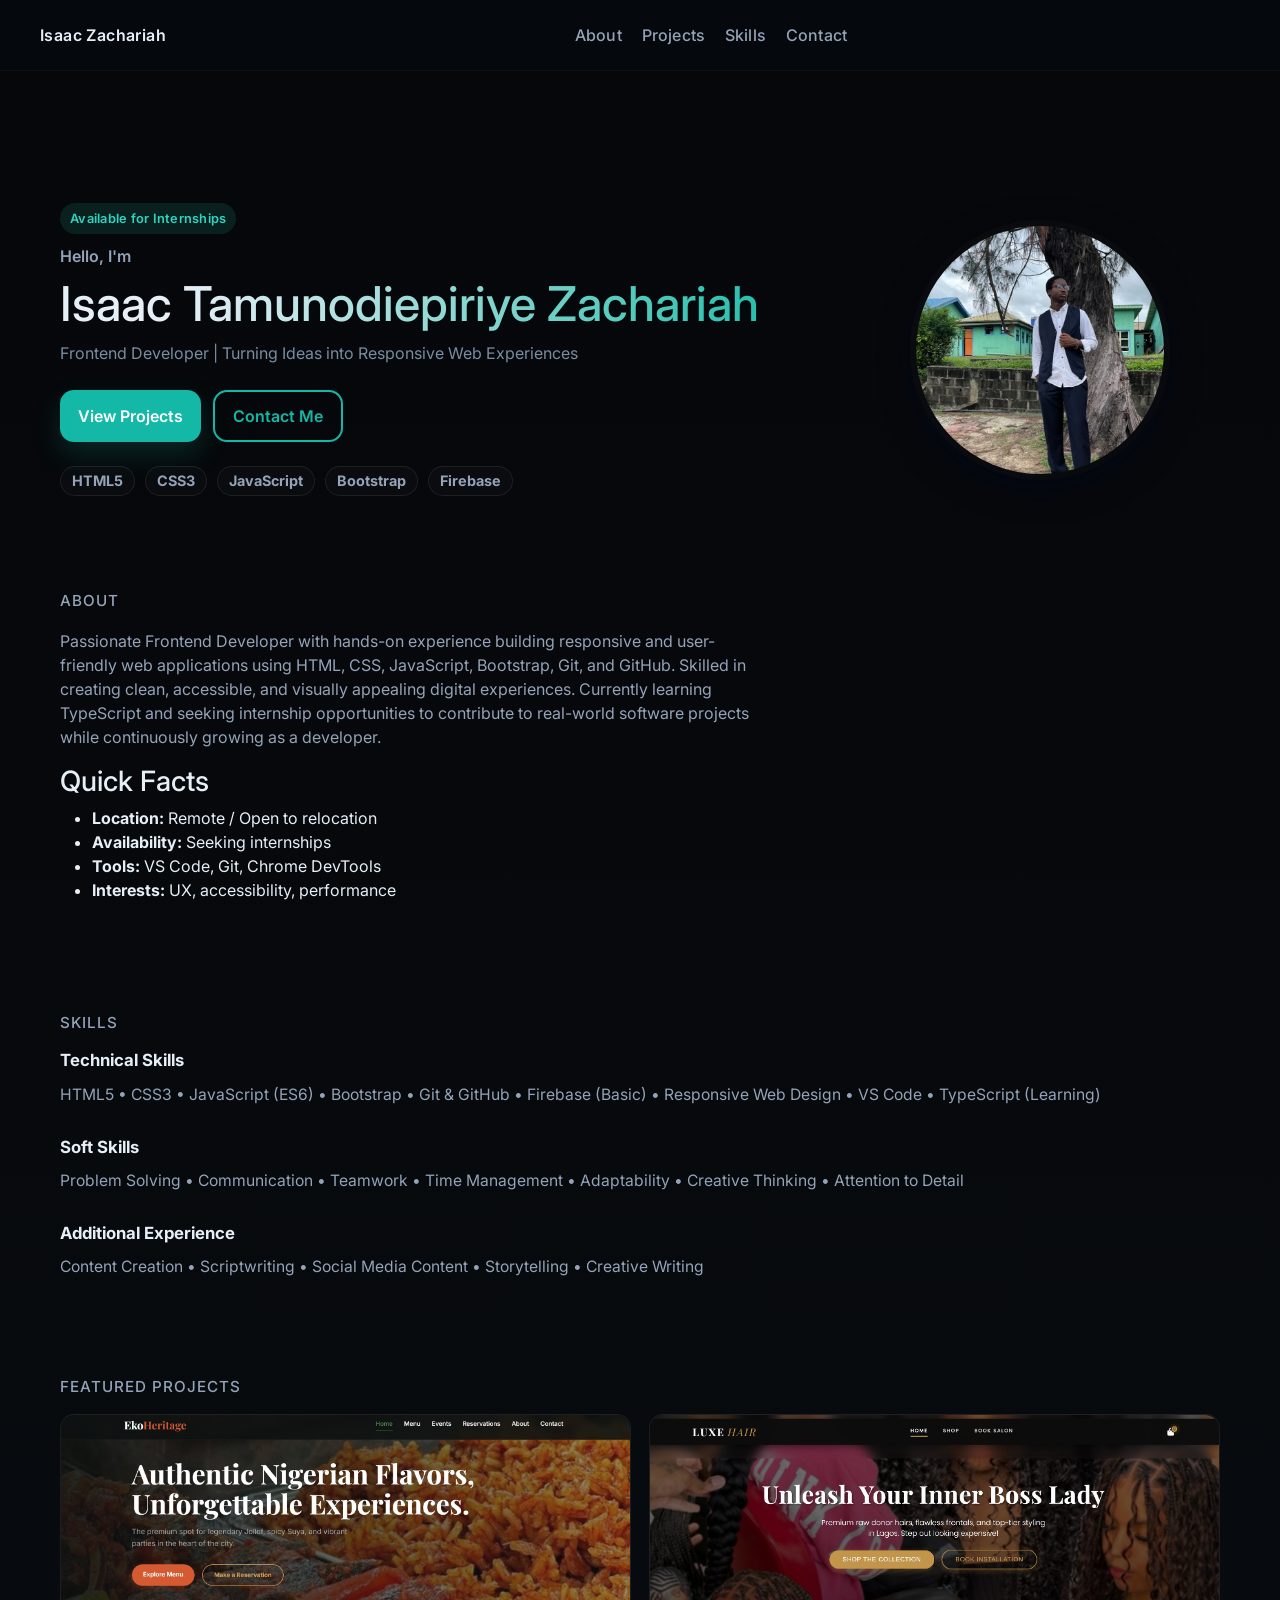
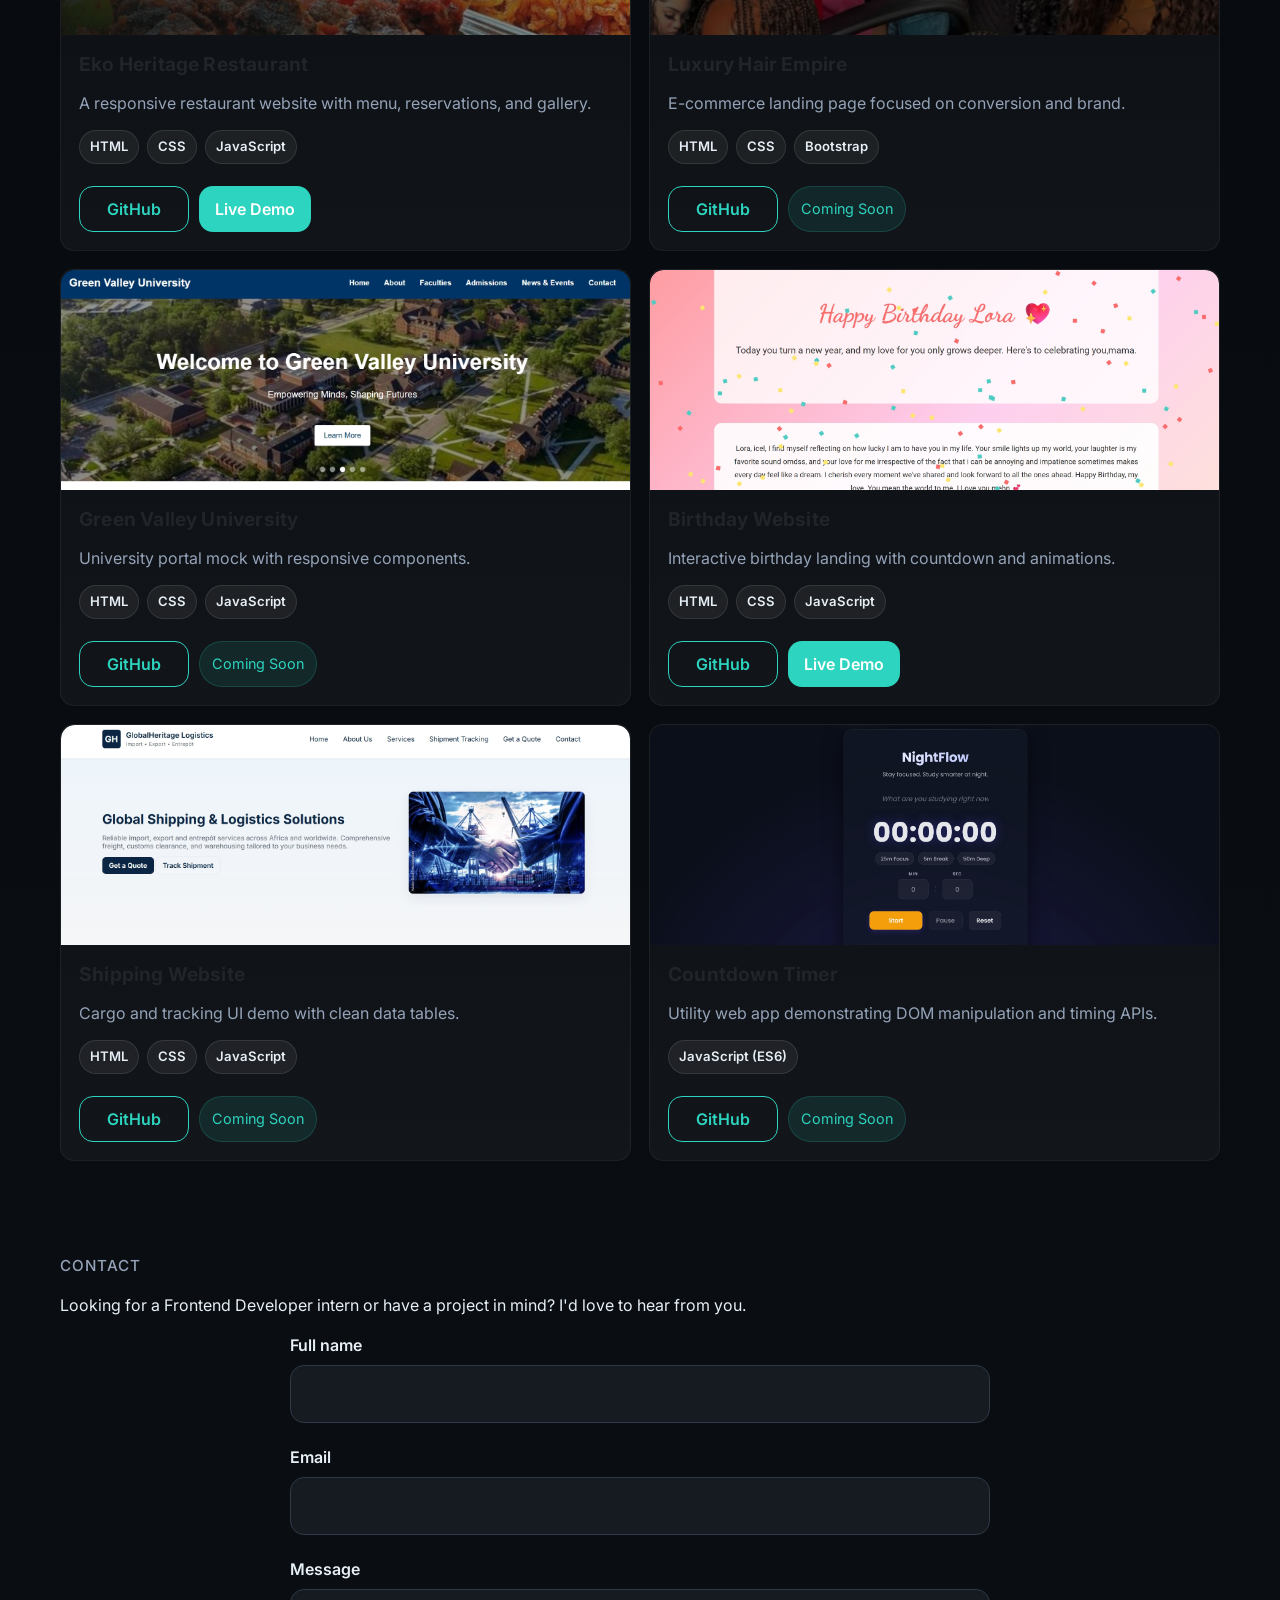
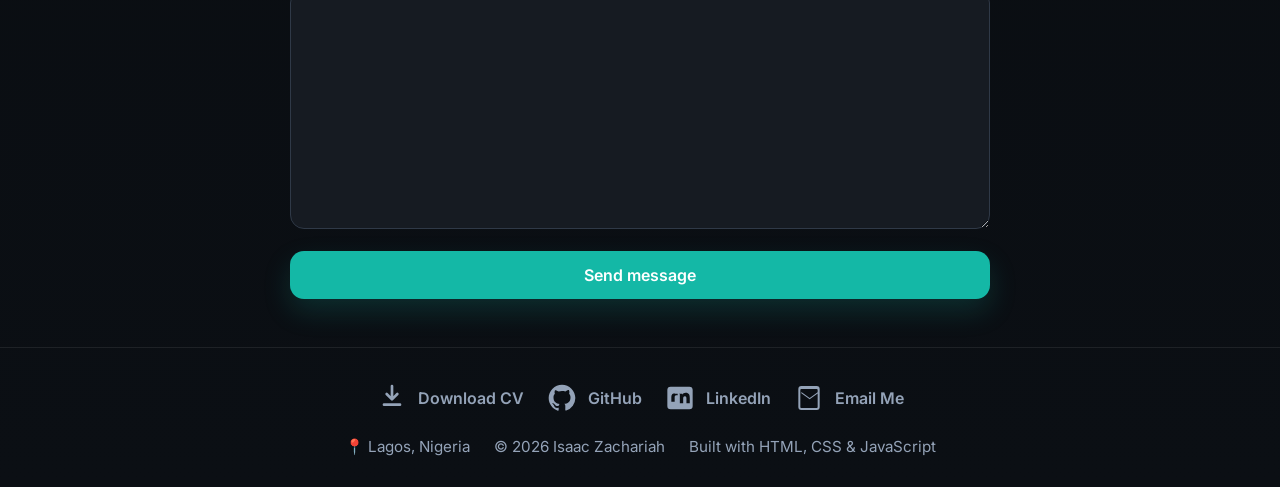
==== index.html @ 29a1bb12 "Complete portfolio website" ====
<!doctype html>
<html lang="en">
  <head>
    <meta charset="utf-8" />
    <meta name="viewport" content="width=device-width,initial-scale=1" />
    <meta name="description" content="Isaac Tamunodiepiriye Zachariah — Frontend Developer" />
    <title>Isaac Zachariah — Frontend Developer</title>

    <!-- Google Fonts -->
    <link rel="preconnect" href="https://fonts.gstatic.com" crossorigin>
    <link href="https://fonts.googleapis.com/css2?family=Inter:wght@300;400;600;700;800&display=swap" rel="stylesheet">

    <!-- Bootstrap (optional utility CSS, used sparingly) -->
    <link href="https://cdn.jsdelivr.net/npm/bootstrap@5.3.2/dist/css/bootstrap.min.css" rel="stylesheet" integrity="sha384-9ndCyUa6mY5Y2QmZ6YV7DkKQ2f5Q0b0pH/YK2sXr2Z1w3p6m5e5Y0f8QqK8QZ5zN" crossorigin="anonymous">

    <link rel="stylesheet" href="css/style.css">
    <link rel="stylesheet" href="css/responsive.css">
  </head>
  <body>

    <header class="header site-header" id="site-header">
      <div class="container header-inner">
        <a class="brand" href="index.html">Isaac Zachariah</a>

        <button class="nav-toggle" aria-controls="primary-navigation" aria-expanded="false" aria-label="Toggle navigation">
          <span class="hamburger" aria-hidden="true"></span>
        </button>

        <nav id="primary-navigation" class="nav" aria-label="Primary Navigation">
          <div class="nav-links">
            <a href="index.html#about">About</a>
            <a href="index.html#projects">Projects</a>
            <a href="index.html#skills">Skills</a>
            <a href="#contact">Contact</a>
          </div>
        </nav>
      </div>
    </header>

    <main id="main" class="site-main" role="main">

      <!-- HERO -->
      <section id="home" class="hero section">
        <div class="container hero-inner">
          <div class="hero-grid">
            <div class="hero-left">
              <span class="hero-badge">Available for Internships</span>
              <p class="eyebrow">Hello, I'm</p>
              <h1 class="hero-title">Isaac <span class="name-accent">Tamunodiepiriye Zachariah</span></h1>
              <p class="hero-tagline">Frontend Developer | Turning Ideas into Responsive Web Experiences</p>

              <div class="hero-ctas">
                <a class="btn cta-primary" href="#projects">View Projects</a>
                <a class="btn cta-outline" href="#contact">Contact Me</a>
              </div>

              <div class="tech-badges" aria-hidden="false">
                <span class="badge">HTML5</span>
                <span class="badge">CSS3</span>
                <span class="badge">JavaScript</span>
                <span class="badge">Bootstrap</span>
                <span class="badge">Firebase</span>
              </div>
            </div>

            <div class="hero-right">
              <div class="profile-wrap">
                <img src="assets/images/IMage of me.jpg" alt="Isaac Zachariah profile" class="profile-photo" loading="lazy">
              </div>
            </div>
          </div>
        </div>
      </section>

      <!-- ABOUT -->
      <section id="about" class="section about">
        <div class="container about-grid">
          <div class="about-left">
            <h2 class="section-heading">About</h2>
            <p class="about-summary">Passionate Frontend Developer with hands-on experience building responsive and user-friendly web applications using HTML, CSS, JavaScript, Bootstrap, Git, and GitHub. Skilled in creating clean, accessible, and visually appealing digital experiences. Currently learning TypeScript and seeking internship opportunities to contribute to real-world software projects while continuously growing as a developer.</p>
          </div>

          <aside class="quick-facts">
            <h3>Quick Facts</h3>
            <ul>
              <li><strong>Location:</strong> Remote / Open to relocation</li>
              <li><strong>Availability:</strong> Seeking internships</li>
              <li><strong>Tools:</strong> VS Code, Git, Chrome DevTools</li>
              <li><strong>Interests:</strong> UX, accessibility, performance</li>
            </ul>
          </aside>
        </div>
      </section>

      <!-- SKILLS -->
      <section id="skills" class="section skills">
        <div class="container">
          <h2 class="section-heading">Skills</h2>

          <div class="skill-category">
            <h4>Technical Skills</h4>
            <p class="skill-list">HTML5 • CSS3 • JavaScript (ES6) • Bootstrap • Git &amp; GitHub • Firebase (Basic) • Responsive Web Design • VS Code • TypeScript (Learning)</p>
          </div>

          <div class="skill-category">
            <h4>Soft Skills</h4>
            <p class="skill-list">Problem Solving • Communication • Teamwork • Time Management • Adaptability • Creative Thinking • Attention to Detail</p>
          </div>

          <div class="skill-category">
            <h4>Additional Experience</h4>
            <p class="skill-list">Content Creation • Scriptwriting • Social Media Content • Storytelling • Creative Writing</p>
          </div>
        </div>
      </section>

      <!-- PROJECTS -->
      <section id="projects" class="section projects">
        <div class="container">
          <h2 class="section-heading">Featured Projects</h2>

          <div class="projects-grid">
            <article class="card project-card" tabindex="0">
              <img class="project-image" src="assets/images/restaurant eko heritage.jpeg" alt="Eko Heritage Restaurant screenshot">
              <div class="project-body">
                <h3>Eko Heritage Restaurant</h3>
                <p class="muted project-description">A responsive restaurant website with menu, reservations, and gallery.</p>
                <div class="project-tags">
                  <span class="tech-pill">HTML</span>
                  <span class="tech-pill">CSS</span>
                  <span class="tech-pill">JavaScript</span>
                </div>
                <div class="project-actions">
                  <a class="project-btn project-btn-secondary" href="https://github.com/isaacbuildsgood/Eko-Heritage-Restaurant.git" aria-label="GitHub repo for Eko Heritage">GitHub</a>
                  <a class="project-btn project-btn-primary" href="https://ekoheritage.netlify.app/" aria-label="Live demo for Eko Heritage">Live Demo</a>
                </div>
              </div>
            </article>

            <article class="card project-card" tabindex="0">
              <img class="project-image" src="assets/images/luxehairwebsite.jpeg" alt="Luxury Hair Empire screenshot">
              <div class="project-body">
                <h3>Luxury Hair Empire</h3>
                <p class="muted project-description">E-commerce landing page focused on conversion and brand.</p>
                <div class="project-tags">
                  <span class="tech-pill">HTML</span>
                  <span class="tech-pill">CSS</span>
                  <span class="tech-pill">Bootstrap</span>
                </div>
                <div class="project-actions">
                  <a class="project-btn project-btn-secondary" href="https://github.com/isaacbuildsgood/Luxury-Hair-Empire.git">GitHub</a>
                  <span class="project-tag project-tag--soon">Coming Soon</span>
                </div>
              </div>
            </article>

            <article class="card project-card" tabindex="0">
              <img class="project-image" src="assets/images/greenvalley website.jpeg" alt="Green Valley University screenshot">
              <div class="project-body">
                <h3>Green Valley University</h3>
                <p class="muted project-description">University portal mock with responsive components.</p>
                <div class="project-tags">
                  <span class="tech-pill">HTML</span>
                  <span class="tech-pill">CSS</span>
                  <span class="tech-pill">JavaScript</span>
                </div>
                <div class="project-actions">
                  <a class="project-btn project-btn-secondary" href="https://github.com/isaacbuildsgood/Green-Valley-University.git">GitHub</a>
                  <span class="project-tag project-tag--soon">Coming Soon</span>
                </div>
              </div>
            </article>

            <article class="card project-card" tabindex="0">
              <img class="project-image" src="assets/images/birthday website.jpeg" alt="Birthday Website screenshot">
              <div class="project-body">
                <h3>Birthday Website</h3>
                <p class="muted project-description">Interactive birthday landing with countdown and animations.</p>
                <div class="project-tags">
                  <span class="tech-pill">HTML</span>
                  <span class="tech-pill">CSS</span>
                  <span class="tech-pill">JavaScript</span>
                </div>
                <div class="project-actions">
                  <a class="project-btn project-btn-secondary" href="https://github.com/isaacbuildsgood/Birthday-website.git">GitHub</a>
                  <a class="project-btn project-btn-primary" href="https://comfy-dasik-e9a6adhdtull.netlify.app/">Live Demo</a>
                </div>
              </div>
            </article>

            <article class="card project-card" tabindex="0">
              <img class="project-image" src="assets/images/globalheritage website.jpeg" alt="Shipping Website screenshot">
              <div class="project-body">
                <h3>Shipping Website</h3>
                <p class="muted project-description">Cargo and tracking UI demo with clean data tables.</p>
                <div class="project-tags">
                  <span class="tech-pill">HTML</span>
                  <span class="tech-pill">CSS</span>
                  <span class="tech-pill">JavaScript</span>
                </div>
                <div class="project-actions">
                  <a class="project-btn project-btn-secondary" href="https://github.com/isaacbuildsgood/-GlobalHeritage-Logistics.git">GitHub</a>
                  <span class="project-tag project-tag--soon">Coming Soon</span>
                </div>
              </div>
            </article>

            <article class="card project-card" tabindex="0">
              <img class="project-image" src="assets/images/nightflow websie.jpeg" alt="Countdown Timer screenshot">
              <div class="project-body">
                <h3>Countdown Timer</h3>
                <p class="muted project-description">Utility web app demonstrating DOM manipulation and timing APIs.</p>
                <div class="project-tags">
                  <span class="tech-pill">JavaScript (ES6)</span>
                </div>
                <div class="project-actions">
                  <a class="project-btn project-btn-secondary" href="https://github.com/isaacbuildsgood/Night-Flow.git">GitHub</a>
                  <span class="project-tag project-tag--soon">Coming Soon</span>
                </div>
              </div>
            </article>
          </div>
        </div>
      </section>

      <!-- CONTACT -->
      <section id="contact" class="section contact">
        <div class="container">
          <h2 class="section-heading">CONTACT</h2>
          <p class="muted">Looking for a Frontend Developer intern or have a project in mind? I'd love to hear from you.</p>

          <form id="contact-form" class="contact-form" action="https://formspree.io/f/mzdlqgbj" method="POST" novalidate>
            <div class="form-row">
              <label for="name">Full name</label>
              <input id="name" name="name" type="text" required>
            </div>

            <div class="form-row">
              <label for="email">Email</label>
              <input id="email" name="email" type="email" required>
            </div>

            <div class="form-row">
              <label for="message">Message</label>
              <textarea id="message" name="message" rows="6" required></textarea>
            </div>

            <div class="form-row">
              <button class="btn cta-primary" type="submit">Send message</button>
              <span id="form-status" aria-live="polite" class="form-status"></span>
            </div>
          </form>
        </div>
      </section>

    </main>

    <!-- FOOTER -->
    <footer class="footer">
      <div class="container footer-inner">
        <div class="footer-actions">
          <a class="footer-action" href="assets/cv/Isaacresume.pdf" download>
            <span class="footer-icon" aria-hidden="true">
              <svg viewBox="0 0 24 24" fill="currentColor" aria-hidden="true"><path d="M12 3v10m0 0l-4-4m4 4l4-4" stroke="currentColor" stroke-width="2" stroke-linecap="round" stroke-linejoin="round" fill="none"/><path d="M6 17h12" stroke="currentColor" stroke-width="2" stroke-linecap="round"/></svg>
            </span>
            <span>Download CV</span>
          </a>
          <a class="footer-action" href="https://github.com/isaacbuildsgood" target="_blank" rel="noopener">
            <span class="footer-icon" aria-hidden="true">
              <svg viewBox="0 0 24 24" fill="currentColor" aria-hidden="true"><path d="M12 2C6.48 2 2 6.48 2 12c0 4.42 2.87 8.16 6.84 9.49.5.09.68-.22.68-.48 0-.24-.01-.87-.01-1.7-2.78.6-3.37-1.34-3.37-1.34-.45-1.16-1.1-1.47-1.1-1.47-.9-.62.07-.61.07-.61 1 .07 1.53 1.03 1.53 1.03.89 1.53 2.34 1.09 2.91.84.09-.65.35-1.09.63-1.34-2.22-.25-4.56-1.11-4.56-4.95 0-1.09.39-1.98 1.03-2.68-.1-.25-.45-1.27.1-2.65 0 0 .84-.27 2.75 1.02A9.58 9.58 0 0 1 12 6.8c.85.004 1.71.11 2.51.32 1.9-1.29 2.74-1.02 2.74-1.02.55 1.38.21 2.4.1 2.65.64.7 1.03 1.6 1.03 2.68 0 3.85-2.34 4.7-4.57 4.95.36.31.68.92.68 1.85 0 1.33-.01 2.4-.01 2.73 0 .26.18.57.69.47A10 10 0 0 0 22 12c0-5.52-4.48-10-10-10z"/></svg>
            </span>
            <span>GitHub</span>
          </a>
          <a class="footer-action" href="https://www.linkedin.com/in/isaac-zachariah-036a01400" target="_blank" rel="noopener">
            <span class="footer-icon" aria-hidden="true">
              <svg viewBox="0 0 24 24" fill="currentColor" aria-hidden="true"><path d="M4.98 3.5A2.5 2.5 0 0 0 2.5 6v12a2.5 2.5 0 0 0 2.48 2.5h14.04A2.5 2.5 0 0 0 21.5 18V6a2.5 2.5 0 0 0-2.48-2.5H4.98ZM7.75 8.75h2.5v1.25h-.5c-.75 0-1.75.01-1.75 1.25v3.5h-2.5v-3.5c0-2.1 1.25-2.75 2.75-2.75Zm3.5 0h2.5v.75h.03c.35-.66 1.2-1.36 2.45-1.36 2.62 0 3.1 1.72 3.1 3.95v3.86h-2.5v-3.42c0-.82-.01-1.87-1.14-1.87-1.14 0-1.31.89-1.31 1.81v3.48h-2.5v-6.75Z"/></svg>
            </span>
            <span>LinkedIn</span>
          </a>
          <a class="footer-action" href="mailto:isaacdblessed4jesus@gmail.com">
            <span class="footer-icon" aria-hidden="true">
              <svg viewBox="0 0 24 24" fill="currentColor" aria-hidden="true"><path d="M4 5.25A2.25 2.25 0 0 1 6.25 3h11.5A2.25 2.25 0 0 1 20 5.25v13.5A2.25 2.25 0 0 1 17.75 21H6.25A2.25 2.25 0 0 1 4 18.75V5.25Zm1.5.75v12.75c0 .41.34.75.75.75h11.5a.75.75 0 0 0 .75-.75V6a.75.75 0 0 0-.75-.75H6.25a.75.75 0 0 0-.75.75Zm.75 1.5 6.25 4.5 6.25-4.5v.96l-6.25 4.5-6.25-4.5V7.5Z"/></svg>
            </span>
            <span>Email Me</span>
          </a>
        </div>
        <div class="footer-copy">
          <span class="footer-meta">📍 Lagos, Nigeria</span>
          <span class="footer-meta">© 2026 Isaac Zachariah</span>
          <span class="footer-meta">Built with HTML, CSS &amp; JavaScript</span>
        </div>
      </div>
    </footer>

    <!-- Firebase SDKs (optional) - uncomment and configure in production -->
    <!--
    <script src="https://www.gstatic.com/firebasejs/9.22.1/firebase-app-compat.js"></script>
    <script src="https://www.gstatic.com/firebasejs/9.22.1/firebase-firestore-compat.js"></script>
    -->

    <script src="https://cdn.jsdelivr.net/npm/bootstrap@5.3.2/dist/js/bootstrap.bundle.min.js" integrity="sha384-ENjdO4Dr2bkBIFxQpeoYz1HI+NQ5j1yP7rZ9ZZx0R8H4w0uXr+6AMvyTG2xZr2xm" crossorigin="anonymous"></script>
    <script src="js/script.js" defer></script>
  </body>
</html>
---- css/style.css ----
/* style.css — Mobile-first base and component styles

   Clean, semantic, and production-ready styles. Use `responsive.css` for
   viewport overrides and layout changes.
*/

:root{
  /* Dark theme tokens */
  --bg:#0b0f14; /* very dark */
  --surface:#0f1720;
  --muted:#94a3b8;
  --muted-2:#7f95ab;
  --text:#e6eef6;
  --accent:#2dd4bf; /* teal */
  --accent-600:#14b8a6;
  --glass:rgba(255,255,255,0.04);
  --card-shadow: 0 10px 30px rgba(2,6,23,0.6);
  --max-width:1100px;
  --gap:16px;
  --radius:14px;
  --container-padding:20px;
  --font-sans: Inter, ui-sans-serif, system-ui, -apple-system, "Segoe UI", Roboto, "Helvetica Neue", Arial;
  --base-size:16px;
}

/* Reset / sensible defaults */
*{box-sizing:border-box}
html{font-size:var(--base-size);-webkit-font-smoothing:antialiased}
body{margin:0;font-family:var(--font-sans);color:var(--text);background:linear-gradient(180deg,#05070a, #0b0f14);line-height:1.5}
img{max-width:100%;height:auto;display:block}
a{color:inherit;text-decoration:none}

/* Container */
.container{width:100%;max-width:var(--max-width);padding:0 var(--container-padding);margin:0 auto}

/* Header / Navigation */
.site-header{position:sticky;top:0;left:0;right:0;z-index:60;background:rgba(6,10,14,0.72);backdrop-filter:blur(10px);border-bottom:1px solid rgba(255,255,255,0.03)}
.header-inner{display:flex;align-items:center;justify-content:space-between;gap:16px;min-height:64px;padding:12px 0}
.brand{font-weight:600;letter-spacing:0.4px;color:var(--text)}
.nav{display:none;align-items:center;justify-content:center;flex:1;gap:18px}
.nav-links{display:flex;align-items:center;justify-content:center;gap:16px;flex:1}
.nav a{position:relative;color:var(--muted);padding:5px 0;border-radius:var(--radius);transition:color .16s ease;font-weight:500;letter-spacing:0.01em}
.nav a::after{content:"";position:absolute;left:0;bottom:0;width:100%;height:1px;background:rgba(45,212,191,0.8);transform:scaleX(0);transform-origin:right;transition:transform .24s ease}
.nav a:focus,.nav a:hover,.nav a[aria-current="page"]{color:var(--text)}
.nav a:focus::after,.nav a:hover::after,.nav a[aria-current="page"]::after{transform:scaleX(1);transform-origin:left}
.nav a[aria-current="page"]{color:var(--text)}
.nav a[aria-current="page"]::before{content:"";position:absolute;left:-6px;right:-6px;top:-4px;bottom:-4px;border-radius:999px;background:rgba(45,212,191,0.08);z-index:-1}
.nav-toggle{display:inline-flex;align-items:center;justify-content:center;background:none;border:0;padding:8px;border-radius:var(--radius)}
.hamburger{display:inline-block;width:22px;height:2px;background:var(--text);position:relative}
.hamburger::before,.hamburger::after{content:"";position:absolute;left:0;width:22px;height:2px;background:var(--text)}
.hamburger::before{top:-7px}
.hamburger::after{top:7px}

/* Page spacing to account for fixed header */
main{padding-top:84px}

/* Hero */
.hero{padding:48px 0}
.hero-inner{display:block}
.hero-grid{display:grid;grid-template-columns:1fr;gap:20px;align-items:center}
.hero-left{padding-right:0}
.hero-badge{display:inline-flex;align-items:center;align-self:flex-start;padding:6px 10px;border-radius:999px;background:rgba(45,212,191,0.12);color:var(--accent);font-size:0.8rem;font-weight:600;letter-spacing:0.02em;margin:0 0 10px}
.eyebrow{color:var(--muted);margin:0 0 12px;font-weight:600}
.hero-title{font-size:2rem;margin:0 0 12px;line-height:1.02}
.name-accent{background:linear-gradient(90deg, var(--text), rgba(45,212,191,0.9));-webkit-background-clip:text;background-clip:text;color:transparent}
.hero-tagline{color:rgba(127,149,171,0.95);margin:0 0 24px;line-height:1.55}
.hero-ctas{display:flex;gap:12px;margin-bottom:24px;flex-wrap:wrap}
.btn{display:inline-flex;align-items:center;justify-content:center;gap:8px;font-weight:600;border-radius:var(--radius);transition:transform .3s ease, box-shadow .3s ease, background .3s ease, color .3s ease;will-change:transform,box-shadow}
.btn.cta-primary{background:#14B8A6;color:#ffffff;padding:12px 18px;border-radius:var(--radius);border:none;box-shadow:0 12px 28px rgba(20,184,166,0.18)}
.btn.cta-primary:hover{background:#0F9E8D;transform:translateY(-2px);box-shadow:0 16px 34px rgba(20,184,166,0.22)}
.btn.cta-outline{background:transparent;border:2px solid #14B8A6;padding:12px 18px;border-radius:var(--radius);color:#14B8A6}
.btn.cta-outline:hover{background:#14B8A6;color:#ffffff;transform:translateY(-2px);box-shadow:0 12px 28px rgba(20,184,166,0.14)}
.tech-badges{display:flex;flex-wrap:wrap;gap:10px}
.badge{background:rgba(255,255,255,0.02);padding:7px 11px;border-radius:999px;border:1px solid rgba(255,255,255,0.08);font-size:.9rem;color:var(--muted);transition:transform .2s ease, border-color .2s ease, color .2s ease}
.badge:hover{transform:translateY(-1px);border-color:rgba(45,212,191,0.28);color:var(--text)}
.hero-right{display:flex;justify-content:center}
.profile-wrap{width:220px;height:220px;border-radius:999px;background:linear-gradient(135deg,rgba(255,255,255,0.02),rgba(255,255,255,0.01));padding:6px;display:flex;align-items:center;justify-content:center;box-shadow:var(--card-shadow)}
.profile-photo{width:100%;height:100%;border-radius:999px;object-fit:cover}

/* Sections */
.section{padding:48px 0}
.section-heading{font-size:.95rem;color:var(--muted);text-transform:uppercase;letter-spacing:1px;margin:0 0 18px}
.reveal{animation:fadeInUp .72s ease both}
@keyframes fadeInUp{from{opacity:0;transform:translateY(18px)}to{opacity:1;transform:translateY(0)}}

/* About */
.about-summary{color:var(--muted);max-width:70ch}

/* Skills */
.skill-category{margin-bottom:28px}
.skill-category:last-child{margin-bottom:0}
.skill-category h4{font-size:1.05rem;color:var(--text);font-weight:700;margin:0 0 10px}
.skill-list{margin:0;color:var(--muted);line-height:1.8;font-size:0.98rem}
.skill-list span{white-space:nowrap}

/* Projects grid */
.projects-grid{display:grid;grid-template-columns:1fr;gap:18px}
.project-card{display:flex;flex-direction:column;height:100%;padding:0;border-radius:var(--radius);overflow:hidden;background:linear-gradient(180deg, rgba(255,255,255,0.02), rgba(255,255,255,0.04));border:1px solid rgba(255,255,255,0.06);transition:transform .35s ease,box-shadow .35s ease,border-color .35s ease;will-change:transform,box-shadow}
.project-card:focus,.project-card:hover{transform:translateY(-8px);box-shadow:0 24px 52px rgba(13,29,44,0.22);border-color:rgba(45,212,191,0.32)}
.project-image{width:100%;height:220px;object-fit:cover;display:block;border-radius:var(--radius) var(--radius) 0 0}
.project-body{display:flex;flex-direction:column;gap:14px;flex:1;padding:18px}
.project-body h3{margin:0;font-size:1.2rem;font-weight:700;letter-spacing:0.01em}
.project-body .muted{color:var(--muted);margin:0;line-height:1.65}
.project-description{display:-webkit-box;-webkit-line-clamp:2;-webkit-box-orient:vertical;overflow:hidden;text-overflow:ellipsis}
.project-tags{display:flex;flex-wrap:wrap;gap:8px;margin:0 0 8px}
.tech-pill{background:rgba(255,255,255,0.06);color:var(--text);padding:6px 10px;border-radius:999px;font-size:.82rem;font-weight:600;border:1px solid rgba(255,255,255,0.1)}
.project-actions{display:flex;flex-wrap:wrap;gap:10px;margin-top:auto}
.project-btn{display:inline-flex;align-items:center;justify-content:center;min-width:110px;padding:10px 16px;border-radius:var(--radius);font-weight:600;transition:transform .3s ease,background .3s ease,color .3s ease,box-shadow .3s ease;will-change:transform,box-shadow}
.project-btn-secondary{background:transparent;color:var(--accent);border:1px solid var(--accent)}
.project-btn-secondary:hover{background:var(--accent);color:#ffffff;transform:translateY(-2px);box-shadow:0 10px 24px rgba(20,184,166,0.16)}
.project-btn-primary{background:var(--accent);color:#ffffff;border:none}
.project-btn-primary:hover{background:var(--accent-600);transform:translateY(-2px);box-shadow:0 10px 24px rgba(20,184,166,0.18)}
.project-tag{display:inline-flex;align-items:center;justify-content:center;padding:8px 12px;border-radius:999px;background:rgba(255,255,255,0.04);border:1px solid rgba(255,255,255,0.08);color:var(--muted);font-size:.9rem}
.project-tag--soon{background:rgba(45,212,191,0.1);border-color:rgba(45,212,191,0.18);color:var(--accent);pointer-events:none}

/* Contact form */
.contact-form{max-width:700px;margin:0 auto;width:100%}
.form-row{display:flex;flex-direction:column;margin-bottom:22px}
label{font-weight:600;margin-bottom:8px;color:var(--text)}
.contact-form input,
.contact-form textarea{background:#161b22;border:1px solid #2f3947;color:#ffffff;border-radius:var(--radius);padding:16px;font-size:1rem;transition:border-color .3s ease,box-shadow .3s ease,background .3s ease}
.contact-form input:focus,
.contact-form textarea:focus{outline:none;border-color:var(--accent);box-shadow:0 0 0 6px rgba(45,212,191,0.12)}
.contact-form textarea{min-height:240px;resize:vertical}
.contact-form .form-row:last-child{margin-bottom:0}
.form-status{margin-left:12px;color:var(--muted)}

/* Footer */
.footer{border-top:1px solid rgba(255,255,255,0.08);padding:34px 0 28px;background:transparent;color:var(--muted)}
.footer-inner{display:flex;flex-direction:column;align-items:center;gap:22px;text-align:center}
.footer-actions{display:flex;flex-direction:column;gap:16px;width:100%;align-items:center;justify-content:center}
.footer-action{display:inline-flex;align-items:center;gap:10px;color:var(--muted);font-weight:600;transition:color .3s ease}
.footer-action:hover,.footer-action:focus-visible{color:var(--accent)}
.footer-icon{display:inline-flex;align-items:center;justify-content:center;width:32px;height:32px;color:var(--muted);transition:transform .3s ease,color .3s ease}
.footer-action:hover .footer-icon,.footer-action:focus-visible .footer-icon{transform:translateY(-3px);color:var(--accent)}
.footer-copy{display:flex;flex-direction:column;gap:10px;align-items:center;font-size:.95rem;color:var(--muted)}
.footer-meta{display:block}

@media (min-width: 760px){
  .footer-actions{flex-direction:row;flex-wrap:wrap;gap:22px}
  .footer-copy{flex-direction:row;gap:24px}
}

/* Small screens */
.header .nav.open{display:flex;flex-direction:column;align-items:flex-start;gap:12px;position:absolute;top:64px;right:20px;padding:16px 18px;border:1px solid rgba(255,255,255,0.06);background:rgba(6,10,14,0.96);border-radius:12px;box-shadow:var(--card-shadow)}
.header .nav.open .nav-links{flex-direction:column;align-items:flex-start;gap:10px}

/* Prefers-reduced-motion */
@media (prefers-reduced-motion: reduce){
  *{transition:none!important;animation:none!important}
}

/* Keep it minimal — responsive rules live in responsive.css */
---- css/responsive.css ----
/* responsive.css — Media queries and layout adjustments for larger viewports */

@media (max-width: 767px){
  .hero{padding:20px 0 30px}
  .hero-badge{margin-bottom:8px}
  .hero-title{margin-bottom:10px}
  .hero-tagline{margin-bottom:18px}
  .hero-ctas{margin-bottom:18px}
  .tech-badges{margin-bottom:16px}
  .hero-right{justify-content:center}
  .profile-wrap{width:240px;height:240px}
  .profile-photo{width:100%;height:100%}
  .hero-right{margin-top:-20px}
  .hero-right{position:relative;z-index:1}
  .hero-right::after{content:"";display:block;height:30px;margin-top:-30px}
}

@media (min-width: 600px){
  .hero-title{font-size:2.4rem}
  .profile-wrap{width:260px;height:260px}
}

@media (min-width: 760px){
  .projects-grid{grid-template-columns:repeat(2,1fr);gap:18px}
}

@media (min-width: 900px){
  /* Desktop: show full nav, hide mobile toggle */
  .nav{display:flex}
  .nav-toggle{display:none}
  .nav-links{gap:20px}
  .header-inner{min-height:70px}

  /* Hero becomes two-column */
  .hero-grid{grid-template-columns:1fr 360px;align-items:center}
  .hero-left{padding-right:24px}

  /* Skills: 2 columns */
  .skills-compact{display:flex;gap:24px}
}

@media (min-width:1200px){
  .hero-title{font-size:3rem}
  .container{max-width:1200px}
}
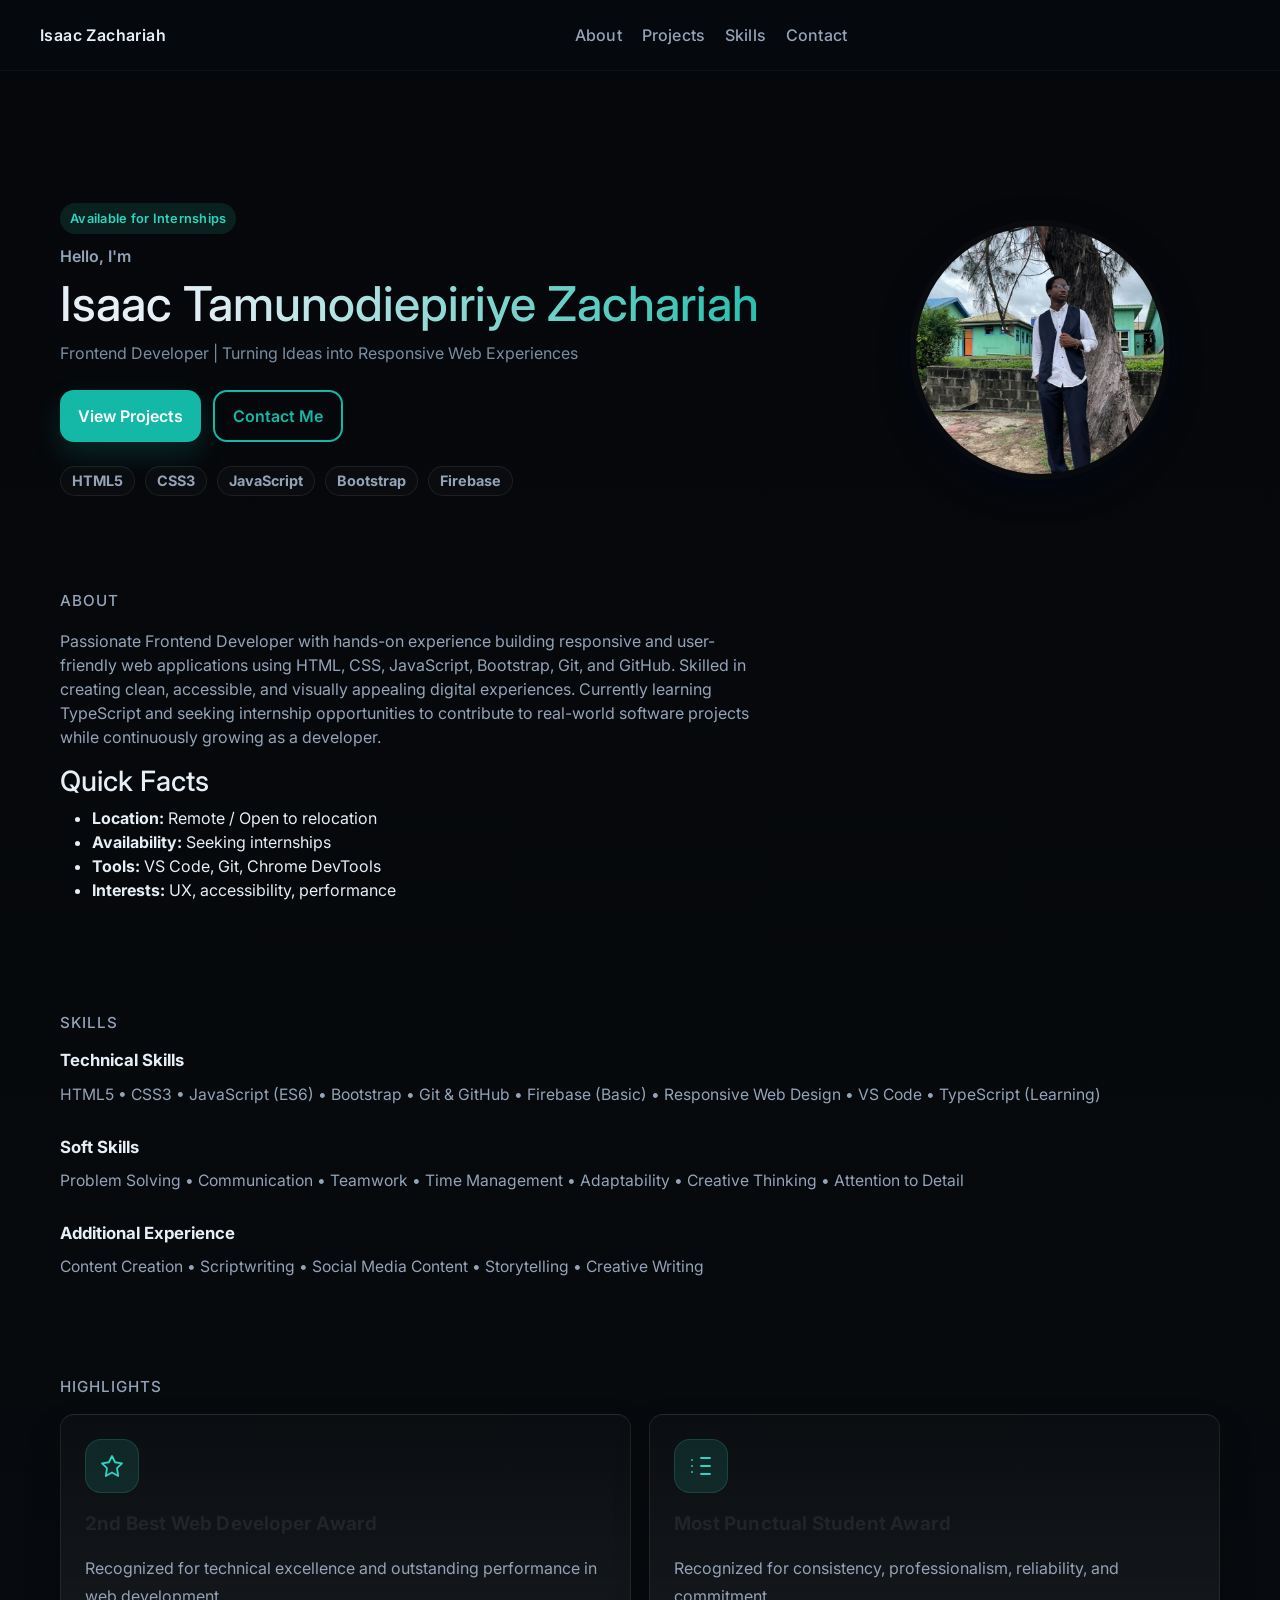
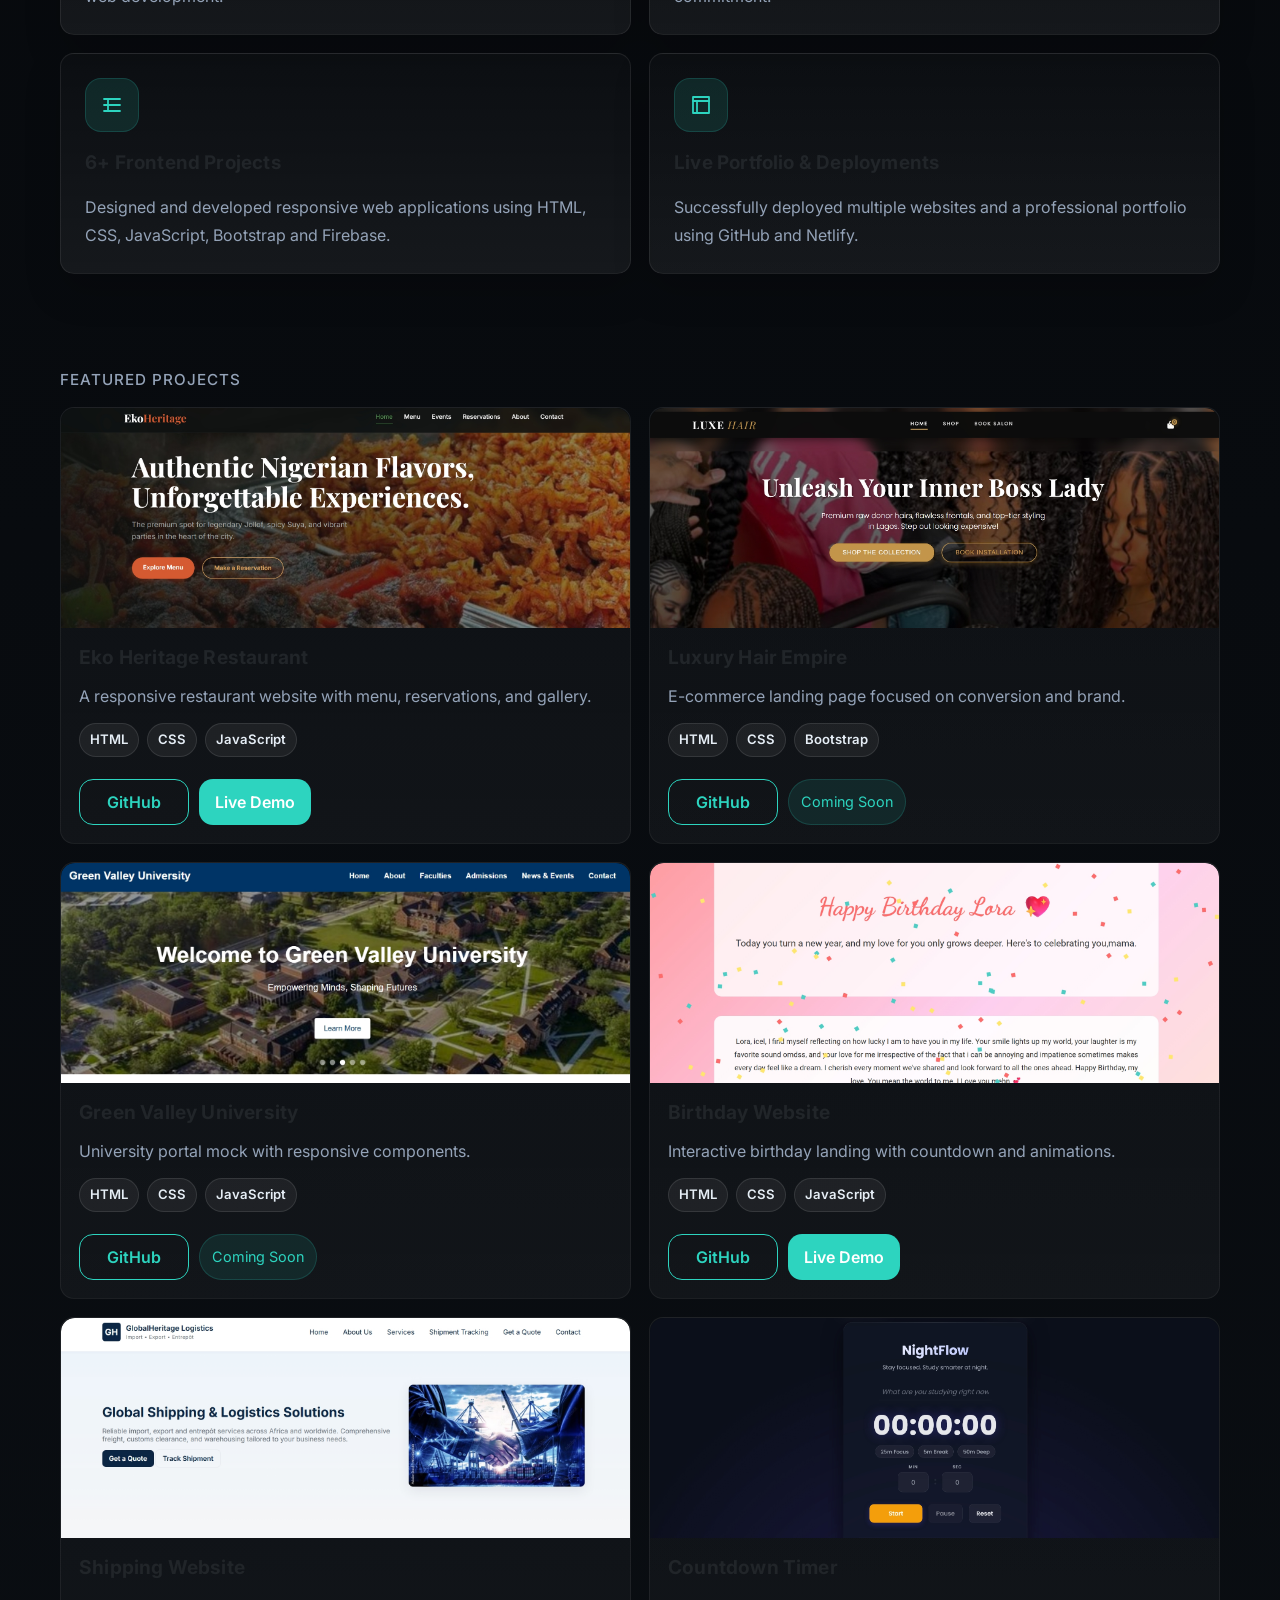
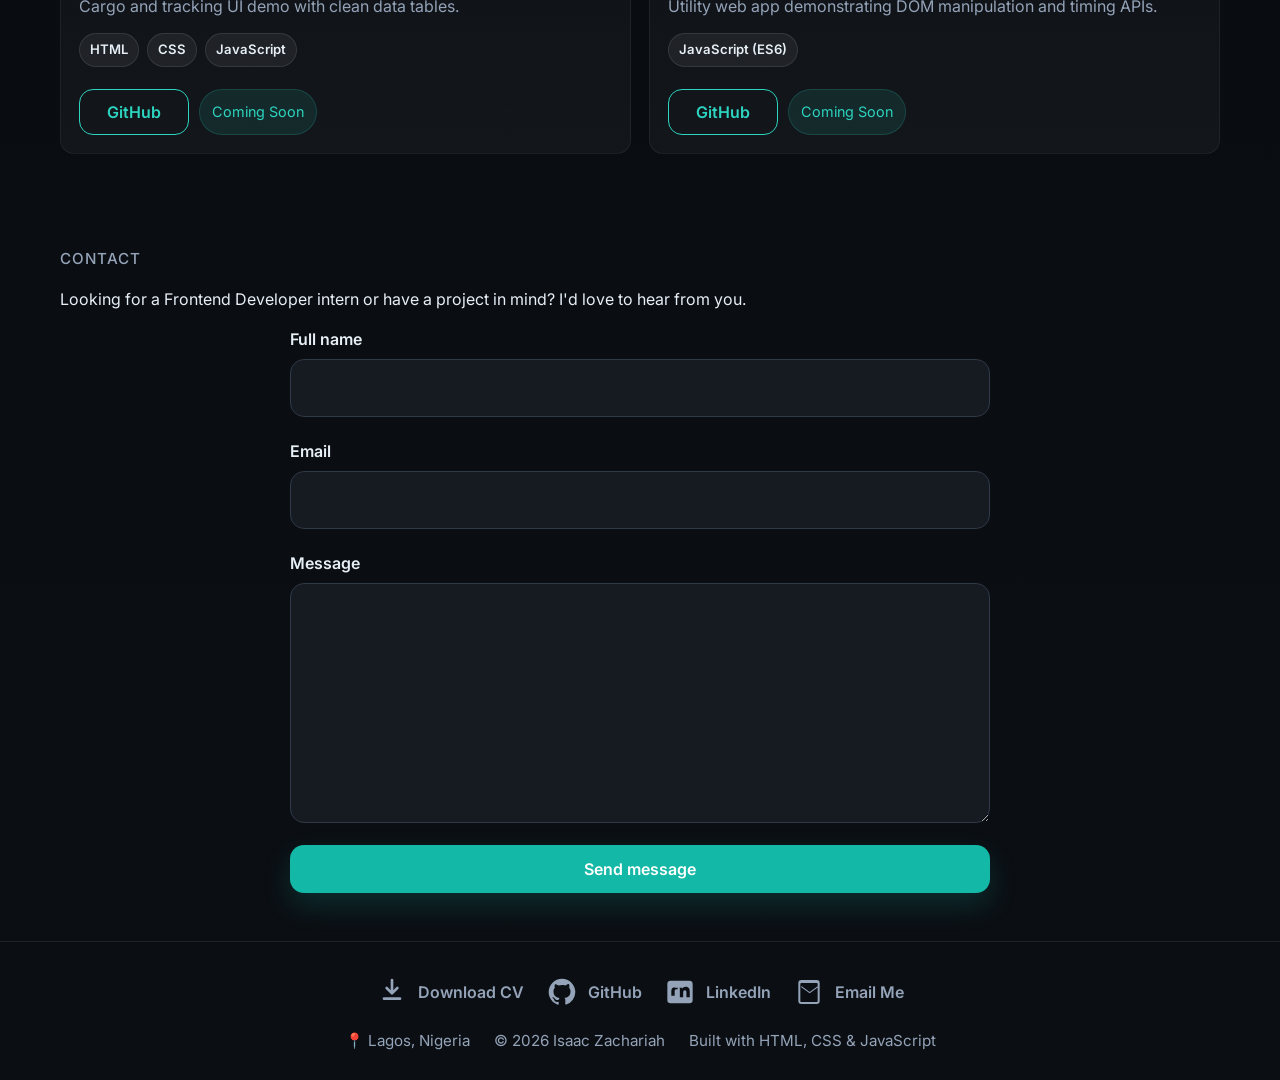
==== commit 1690c0be: "Add Highlights section and refine portfolio styling" ====
--- a/index.html
+++ b/index.html
@@ -110,6 +110,46 @@
           <div class="skill-category">
             <h4>Additional Experience</h4>
             <p class="skill-list">Content Creation • Scriptwriting • Social Media Content • Storytelling • Creative Writing</p>
+          </div>
+        </div>
+      </section>
+
+      <!-- HIGHLIGHTS -->
+      <section id="highlights" class="section highlights">
+        <div class="container">
+          <h2 class="section-heading">Highlights</h2>
+          <div class="highlights-grid">
+            <article class="card highlight-card" tabindex="0">
+              <div class="highlight-icon">
+                <svg viewBox="0 0 24 24" fill="none" stroke="currentColor" stroke-width="1.8" stroke-linecap="round" stroke-linejoin="round"><path d="M12 2l3.09 6.26L22 9.27l-5 4.87L18.18 22 12 18.56 5.82 22 7 14.14l-5-4.87 6.91-1.01L12 2z"/></svg>
+              </div>
+              <h3>2nd Best Web Developer Award</h3>
+              <p class="muted">Recognized for technical excellence and outstanding performance in web development.</p>
+            </article>
+
+            <article class="card highlight-card" tabindex="0">
+              <div class="highlight-icon">
+                <svg viewBox="0 0 24 24" fill="none" stroke="currentColor" stroke-width="1.8" stroke-linecap="round" stroke-linejoin="round"><path d="M12 20h9"/><path d="M12 4h9"/><path d="M12 12h9"/><path d="M3 6h.01"/><path d="M3 12h.01"/><path d="M3 18h.01"/></svg>
+              </div>
+              <h3>Most Punctual Student Award</h3>
+              <p class="muted">Recognized for consistency, professionalism, reliability, and commitment.</p>
+            </article>
+
+            <article class="card highlight-card" tabindex="0">
+              <div class="highlight-icon">
+                <svg viewBox="0 0 24 24" fill="none" stroke="currentColor" stroke-width="1.8" stroke-linecap="round" stroke-linejoin="round"><path d="M4 6h16"/><path d="M4 12h16"/><path d="M4 18h16"/><path d="M8 6v12"/></svg>
+              </div>
+              <h3>6+ Frontend Projects</h3>
+              <p class="muted">Designed and developed responsive web applications using HTML, CSS, JavaScript, Bootstrap and Firebase.</p>
+            </article>
+
+            <article class="card highlight-card" tabindex="0">
+              <div class="highlight-icon">
+                <svg viewBox="0 0 24 24" fill="none" stroke="currentColor" stroke-width="1.8" stroke-linecap="round" stroke-linejoin="round"><path d="M4 4h16v16H4z"/><path d="M4 8h16"/><path d="M8 20V8"/></svg>
+              </div>
+              <h3>Live Portfolio & Deployments</h3>
+              <p class="muted">Successfully deployed multiple websites and a professional portfolio using GitHub and Netlify.</p>
+            </article>
           </div>
         </div>
       </section>
--- a/css/style.css
+++ b/css/style.css
@@ -93,6 +93,15 @@
 .skill-list{margin:0;color:var(--muted);line-height:1.8;font-size:0.98rem}
 .skill-list span{white-space:nowrap}
 
+/* Highlights */
+.highlights-grid{display:grid;grid-template-columns:1fr;gap:18px}
+.highlight-card{display:flex;flex-direction:column;gap:18px;padding:24px;border-radius:var(--radius);background:linear-gradient(180deg, rgba(255,255,255,0.02), rgba(255,255,255,0.06));border:1px solid rgba(255,255,255,0.08);box-shadow:0 18px 36px rgba(0,0,0,0.18);transition:transform .3s ease,box-shadow .3s ease,border-color .3s ease;will-change:transform,box-shadow}
+.highlight-card:focus,.highlight-card:hover{transform:translateY(-6px);box-shadow:0 28px 64px rgba(3,7,16,0.24);border-color:rgba(45,212,191,0.3)}
+.highlight-card h3{margin:0;font-size:1.18rem;font-weight:700;line-height:1.35;letter-spacing:0.01em}
+.highlight-card p{margin:0;color:var(--muted);line-height:1.75}
+.highlight-icon{width:54px;height:54px;display:flex;align-items:center;justify-content:center;border-radius:16px;background:rgba(45,212,191,0.12);color:var(--accent);border:1px solid rgba(45,212,191,0.18);}
+.highlight-icon svg{width:24px;height:24px}
+
 /* Projects grid */
 .projects-grid{display:grid;grid-template-columns:1fr;gap:18px}
 .project-card{display:flex;flex-direction:column;height:100%;padding:0;border-radius:var(--radius);overflow:hidden;background:linear-gradient(180deg, rgba(255,255,255,0.02), rgba(255,255,255,0.04));border:1px solid rgba(255,255,255,0.06);transition:transform .35s ease,box-shadow .35s ease,border-color .35s ease;will-change:transform,box-shadow}
@@ -101,7 +110,7 @@
 .project-body{display:flex;flex-direction:column;gap:14px;flex:1;padding:18px}
 .project-body h3{margin:0;font-size:1.2rem;font-weight:700;letter-spacing:0.01em}
 .project-body .muted{color:var(--muted);margin:0;line-height:1.65}
-.project-description{display:-webkit-box;-webkit-line-clamp:2;-webkit-box-orient:vertical;overflow:hidden;text-overflow:ellipsis}
+.project-description{display:-webkit-box;line-clamp:2;-webkit-line-clamp:2;-webkit-box-orient:vertical;overflow:hidden;text-overflow:ellipsis}
 .project-tags{display:flex;flex-wrap:wrap;gap:8px;margin:0 0 8px}
 .tech-pill{background:rgba(255,255,255,0.06);color:var(--text);padding:6px 10px;border-radius:999px;font-size:.82rem;font-weight:600;border:1px solid rgba(255,255,255,0.1)}
 .project-actions{display:flex;flex-wrap:wrap;gap:10px;margin-top:auto}
--- a/css/responsive.css
+++ b/css/responsive.css
@@ -21,6 +21,7 @@
 }
 
 @media (min-width: 760px){
+  .highlights-grid{grid-template-columns:repeat(2,1fr);gap:18px}
   .projects-grid{grid-template-columns:repeat(2,1fr);gap:18px}
 }
 
